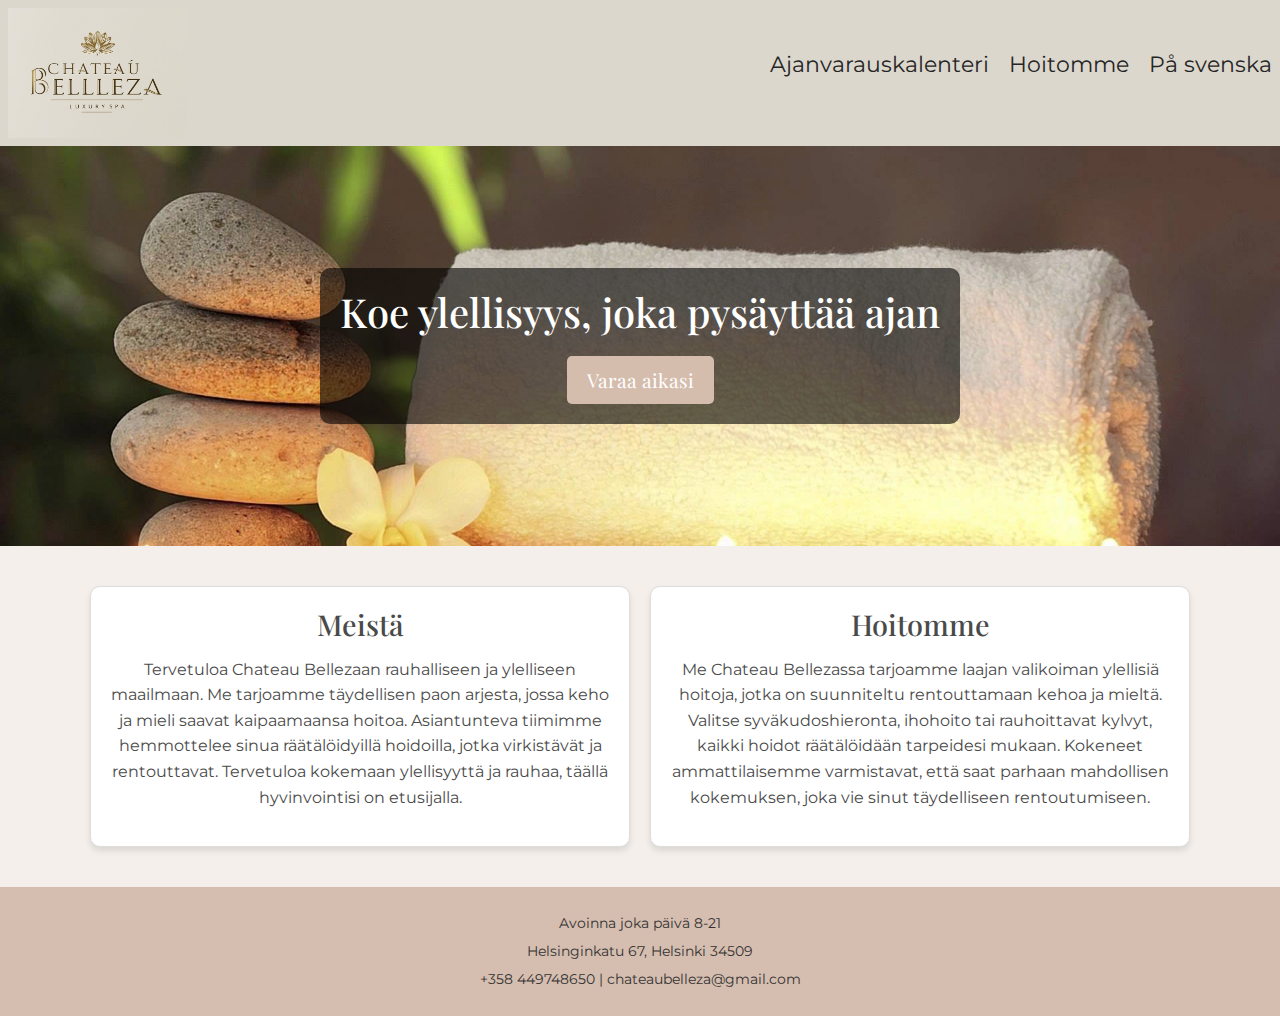
==== index.html @ a733cb55 "Update index.html" ====
<!DOCTYPE html>
<html lang="fi">
<head>
    <meta charset="UTF-8">
    <meta name="viewport" content="width=device-width, initial-scale=1.0">
    <title>Chateau Belleza Luxury Spa</title>
    <link href="https://cdn.jsdelivr.net/npm/bootstrap@5.3.3/dist/css/bootstrap.min.css" rel="stylesheet">
    <link href="https://fonts.googleapis.com/css2?family=Playfair+Display:wght@400;700&family=Montserrat:wght@400;700&display=swap" rel="stylesheet">
</head>
    <script src="https://cdn.jsdelivr.net/npm/bootstrap@5.3.3/dist/js/bootstrap.bundle.min.js"></script>

<body>
<style>      
    .nav {
    background-color: #E0DCD1 !important;
    font-family: 'Libre Baskerville', serif !important;
    height: 130px !important;
    display: flex;
}


.kuva {
    width: auto !important; 
    height: 130px !important;
    position: left !important;
}

nav a{
    font-weight: Light !important;
    font-size: 22px !important;
    color: rgb(38, 37, 37) !important;
    transition: color 0.3s !important;   

}

nav a:hover {
    color: white !important;
}
    .nav-links {
    list-style: none;
    display: flex;
    gap: 20px;
    padding: 0;
}

.nav-links li {
    display: inline;
}

.nav-links a {
    text-decoration: none;
    color: black;
    font-weight: light;
    display: inline-block;
    transition: color 0.3s;
}

.nav-links a:hover {
    color: #a67b5b;
}

/* Hampurilaisvalikon tyyli */
.burger {
    display: none;
    flex-direction: column;
    cursor: pointer;
    background: none;
    border: none;
}

.burger div {
    width: 30px;
    height: 4px;
    background-color: black;
    margin: 5px;
    transition: 0.3s;
}

/* Mobiiliversio */
@media screen and (max-width: 600px) {
    .nav-links {
        display: none; 
        position: absolute;
        top: 60px; 
        right: 0px;
        background: white;
        padding: 10px;
        border-radius: 5px;
        z-index: 1000; 
    }
    
    .nav-links.active {
        display: block; 
    }
        
    
    .burger {
        display: flex; 
        flex-direction: column;
        cursor: pointer;
        background: none;
        border: none;
        z-index: 1001; 
    }
}

    body {
            background-color: #F4EFEA;
            font-family: 'Montserrat', sans-serif;
            margin: 0;
            padding: 0;
            line-height: 1.6;
        }

        .hero {
            position: relative;
            background-image: url('aada.jpg');
            background-size: cover;
            background-position: center;
            height: 400px;
            color: white;
            display: flex;
            align-items: center;
            justify-content: center;
        }

        .hero-text {
            text-align: center;
            background: rgba(0, 0, 0, 0.6);
            padding: 20px;
            border-radius: 10px;
        }

        .hero-text h2 {
            font-family: 'Playfair Display', serif;
            font-size: 2.5rem;
            margin-bottom: 20px;
        }

        .hero-text .btn {
            font-family: 'Playfair Display', serif;
            font-size: 1.2rem;
            padding: 10px 20px;
            background-color: #D5BDAD;
            border: none;
            border-radius: 5px;
            color: #fff;
            transition: background-color 0.3s ease, transform 0.3s ease;
        }

        .hero-text .btn:hover {
            background-color: #b7a38b;
        }

        /* Container-osio */
        .info-section {
            display: grid;
            grid-template-columns: repeat(auto-fit, minmax(300px, 1fr));
            gap: 20px;
            padding: 40px 20px;
            text-align: center;
        }

        .info-container {
            background-color: #FFF;
            padding: 20px;
            border: 1px solid #ddd;
            border-radius: 10px;
            box-shadow: 0 4px 6px rgba(0, 0, 0, 0.1);
        }

        .info-container h3 {
            font-family: 'Playfair Display', serif;
            font-size: 1.8rem;
            margin-bottom: 15px;
            color: #4A4A4A;
        }

        .info-container p {
            font-size: 1rem;
            color: #4A4A4A;
            font-family: 'Montserrat', sans-serif;
            line-height: 1.6;
        }

        /* Footer */
        footer {
            background-color: #D5BDAF;
            text-align: center;
            padding: 20px 0;
            color: #333;
            font-size: 0.9rem;
        }

        footer p {
            margin: 5px 0;
        }
</style>
    
<header class="shadow-sm" style="background-color: #DBD7CC;">
    <div class="container-fluid d-flex justify-content-between align-items-center p-2">
        <a href="https://aadamac.github.io/ChateauBelleza/" target="_blank">
            <img src="logo.png" class="kuva img-fluid" alt="Chateau Belleza Logo">
        </a>

        <nav>
            <ul class="nav-links">
                <li><a href="https://aadamac.github.io/ChateauBelleza/toka.html">Ajanvarauskalenteri</a></li>
                <li><a href="https://aadamac.github.io/ChateauBelleza/hoidot.html">Hoitomme</a></li>
                <li><a href="https://aadamac.github.io/ChateauBelleza/svenska.html">På svenska</a></li>
            </ul>
        </nav>

        <button class="burger" onclick="toggleMenu()" aria-label="Avaa valikko">
            <div class="line1">Ajanvarauskalenteri</div>
            <div class="line2">Hoitomme</div>
            <div class="line3">På svenska</div>
        </button>
    </div>
</header>


    

<div class="hero">
    <div class="hero-text">
        <h2>Koe ylellisyys, joka pysäyttää ajan</h2>
        <a href="https://aadamac.github.io/ChateauBelleza/toka.html">
            <button class="btn">Varaa aikasi</button>
        </a>
    </div>
</div>

<div class="info-section container">
    <div class="info-container">
        <h3>Meistä</h3>
        <p>Tervetuloa Chateau Bellezaan rauhalliseen ja ylelliseen maailmaan. Me tarjoamme täydellisen paon arjesta, jossa keho ja mieli saavat kaipaamaansa hoitoa. Asiantunteva tiimimme hemmottelee sinua räätälöidyillä hoidoilla, jotka virkistävät ja rentouttavat. Tervetuloa kokemaan ylellisyyttä ja rauhaa, täällä hyvinvointisi on etusijalla.</p>
    </div>
    <div class="info-container">
        <h3>Hoitomme</h3>
        <p>Me Chateau Bellezassa tarjoamme laajan valikoiman ylellisiä hoitoja, jotka on suunniteltu rentouttamaan kehoa ja mieltä. Valitse syväkudoshieronta, ihohoito tai rauhoittavat kylvyt, kaikki hoidot räätälöidään tarpeidesi mukaan. Kokeneet ammattilaisemme varmistavat, että saat parhaan mahdollisen kokemuksen, joka vie sinut täydelliseen rentoutumiseen.</p>
    </div>
</div>

<footer>
    <p>Avoinna joka päivä 8-21</p>
    <p>Helsinginkatu 67, Helsinki 34509</p>
    <p>+358 449748650 | chateaubelleza@gmail.com</p>
</footer>
<script>
    function toggleMenu() {
        const navLinks = document.querySelector('.nav-links');
        navLinks.classList.toggle('active');
    }
</script>
</body>
</html>
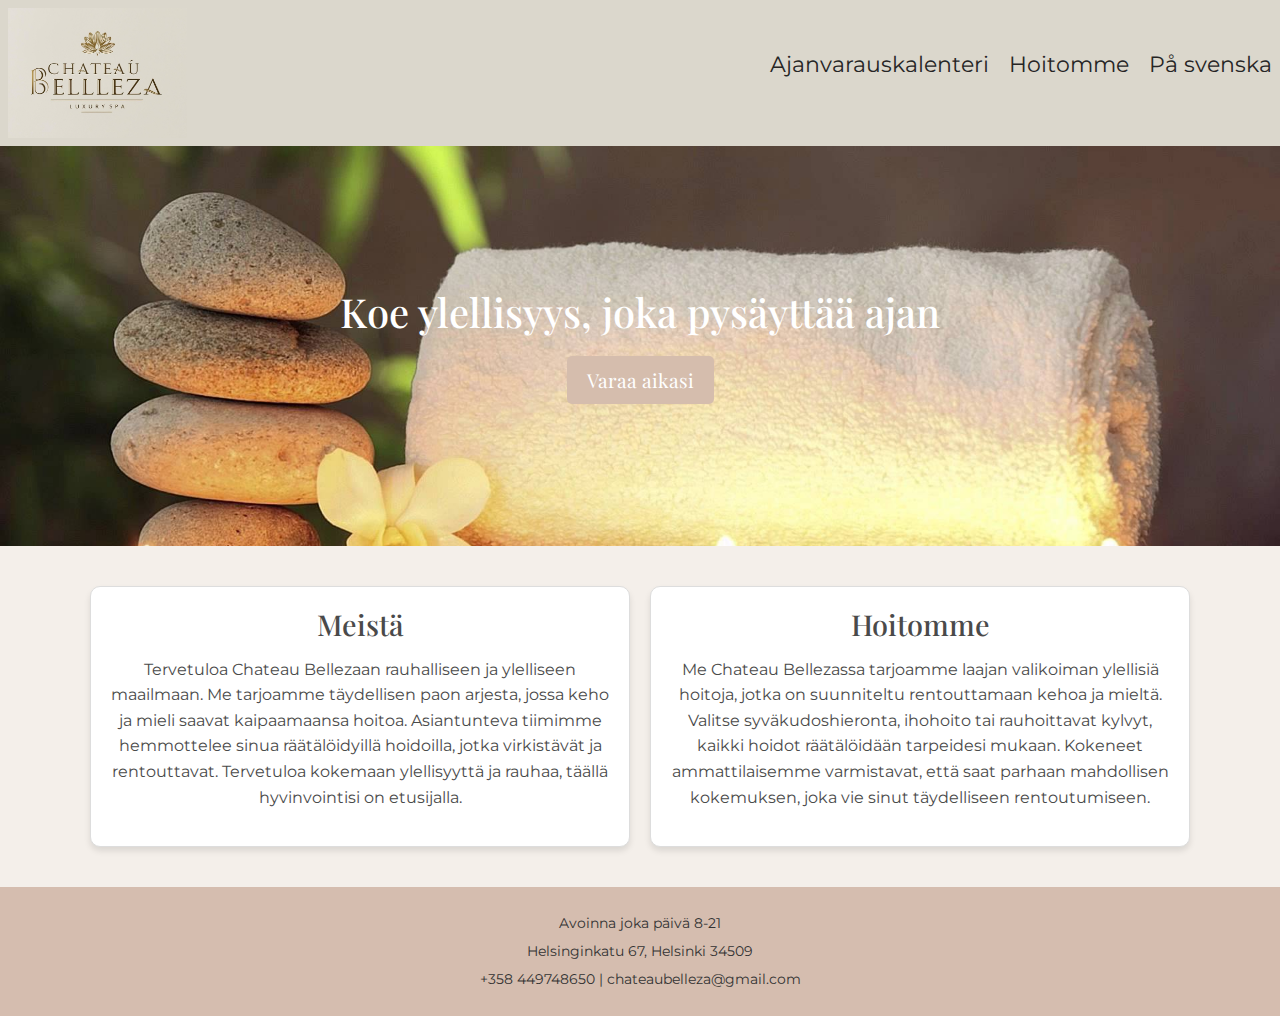
==== commit 57d2cd2b: "Update index.html" ====
--- a/index.html
+++ b/index.html
@@ -79,28 +79,23 @@
 /* Mobiiliversio */
 @media screen and (max-width: 600px) {
     .nav-links {
-        display: none; 
+        display: none;
+        flex-direction: column;
         position: absolute;
-        top: 60px; 
-        right: 0px;
+        top: 60px;
+        right: 20px;
         background: white;
         padding: 10px;
         border-radius: 5px;
-        z-index: 1000; 
-    }
-    
+        z-index: 1000;
+    }
+
     .nav-links.active {
-        display: block; 
-    }
-        
-    
+        display: flex;
+    }
+
     .burger {
-        display: flex; 
-        flex-direction: column;
-        cursor: pointer;
-        background: none;
-        border: none;
-        z-index: 1001; 
+        display: flex;
     }
 }
 
@@ -126,7 +121,6 @@
 
         .hero-text {
             text-align: center;
-            background: rgba(0, 0, 0, 0.6);
             padding: 20px;
             border-radius: 10px;
         }
@@ -212,9 +206,9 @@
         </nav>
 
         <button class="burger" onclick="toggleMenu()" aria-label="Avaa valikko">
-            <div class="line1">Ajanvarauskalenteri</div>
-            <div class="line2">Hoitomme</div>
-            <div class="line3">På svenska</div>
+            <div class="line1"></div>
+            <div class="line2"></div>
+            <div class="line3"></div>
         </button>
     </div>
 </header>
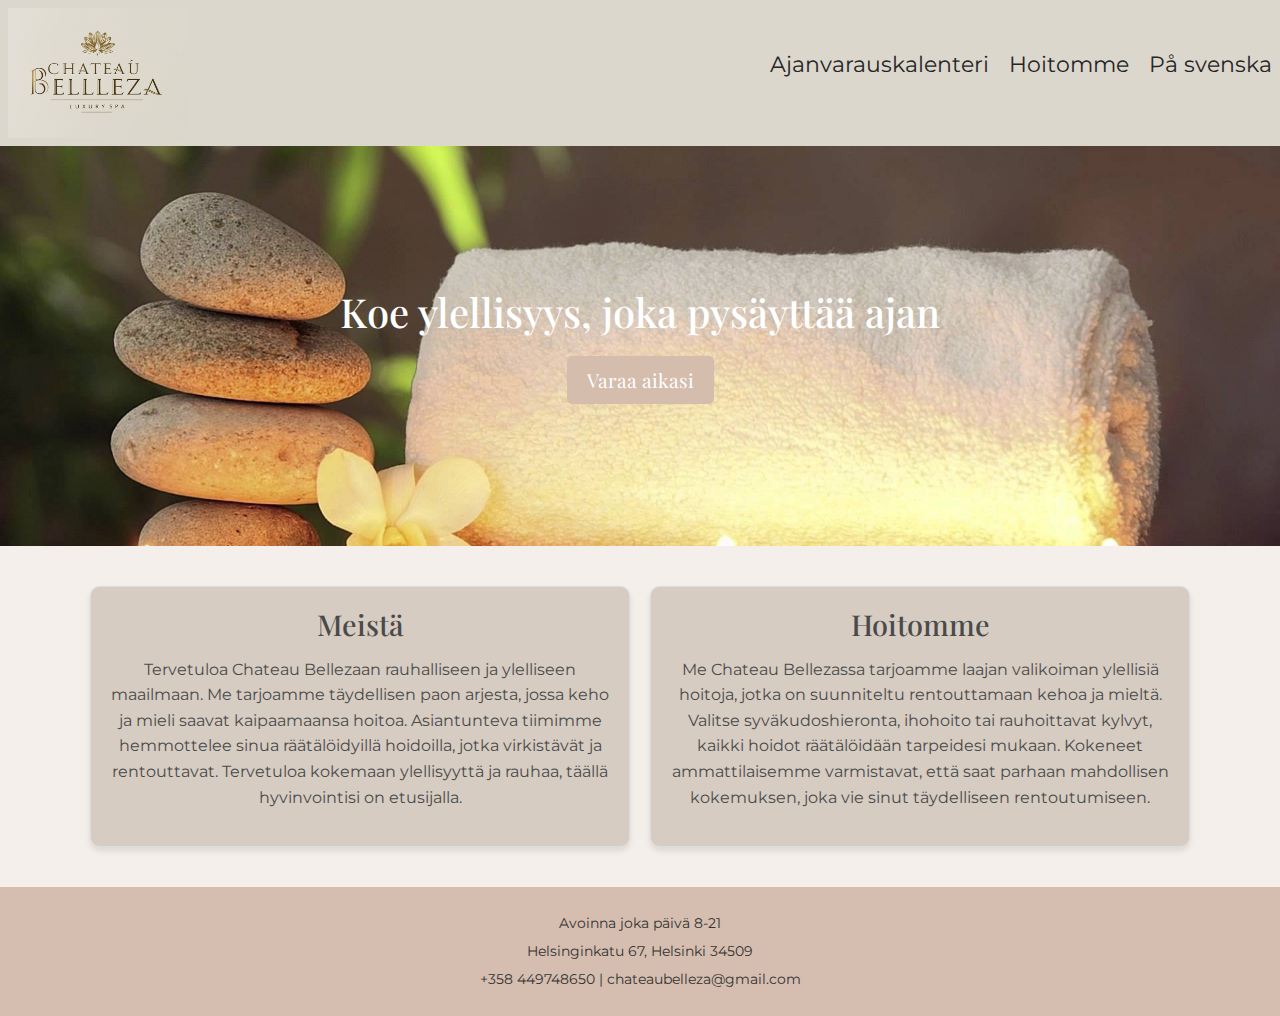
==== commit 14fbf0d7: "Update index.html" ====
--- a/index.html
+++ b/index.html
@@ -156,7 +156,7 @@
         }
 
         .info-container {
-            background-color: #FFF;
+            background-color: #D6CCC2;
             padding: 20px;
             border: 1px solid #ddd;
             border-radius: 10px;
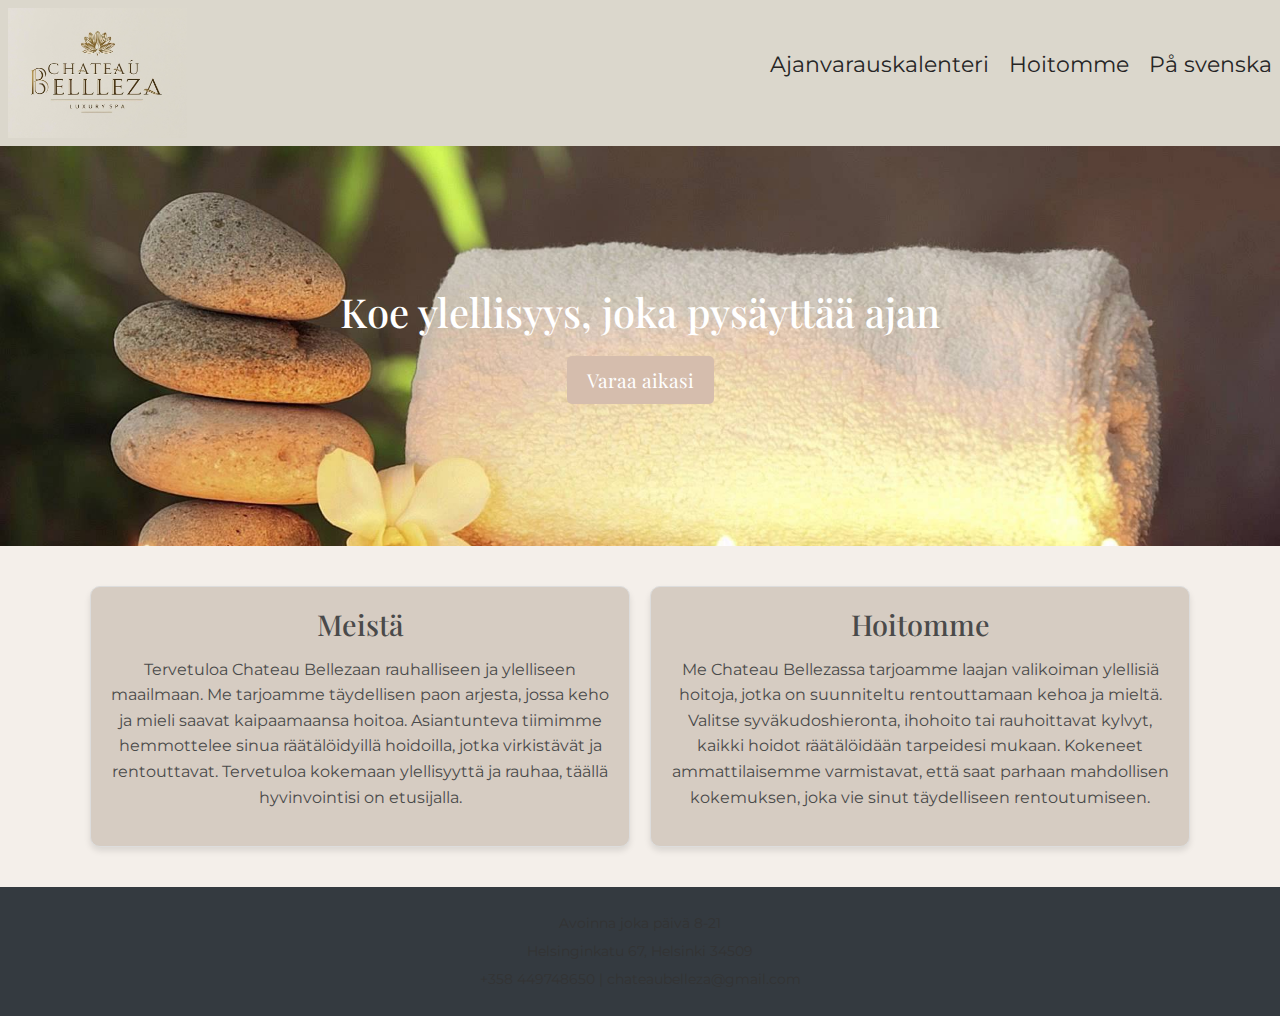
==== commit 78d00c72: "Update index.html" ====
--- a/index.html
+++ b/index.html
@@ -179,7 +179,7 @@
 
         /* Footer */
         footer {
-            background-color: #D5BDAF;
+            background-color: #343a40;
             text-align: center;
             padding: 20px 0;
             color: #333;
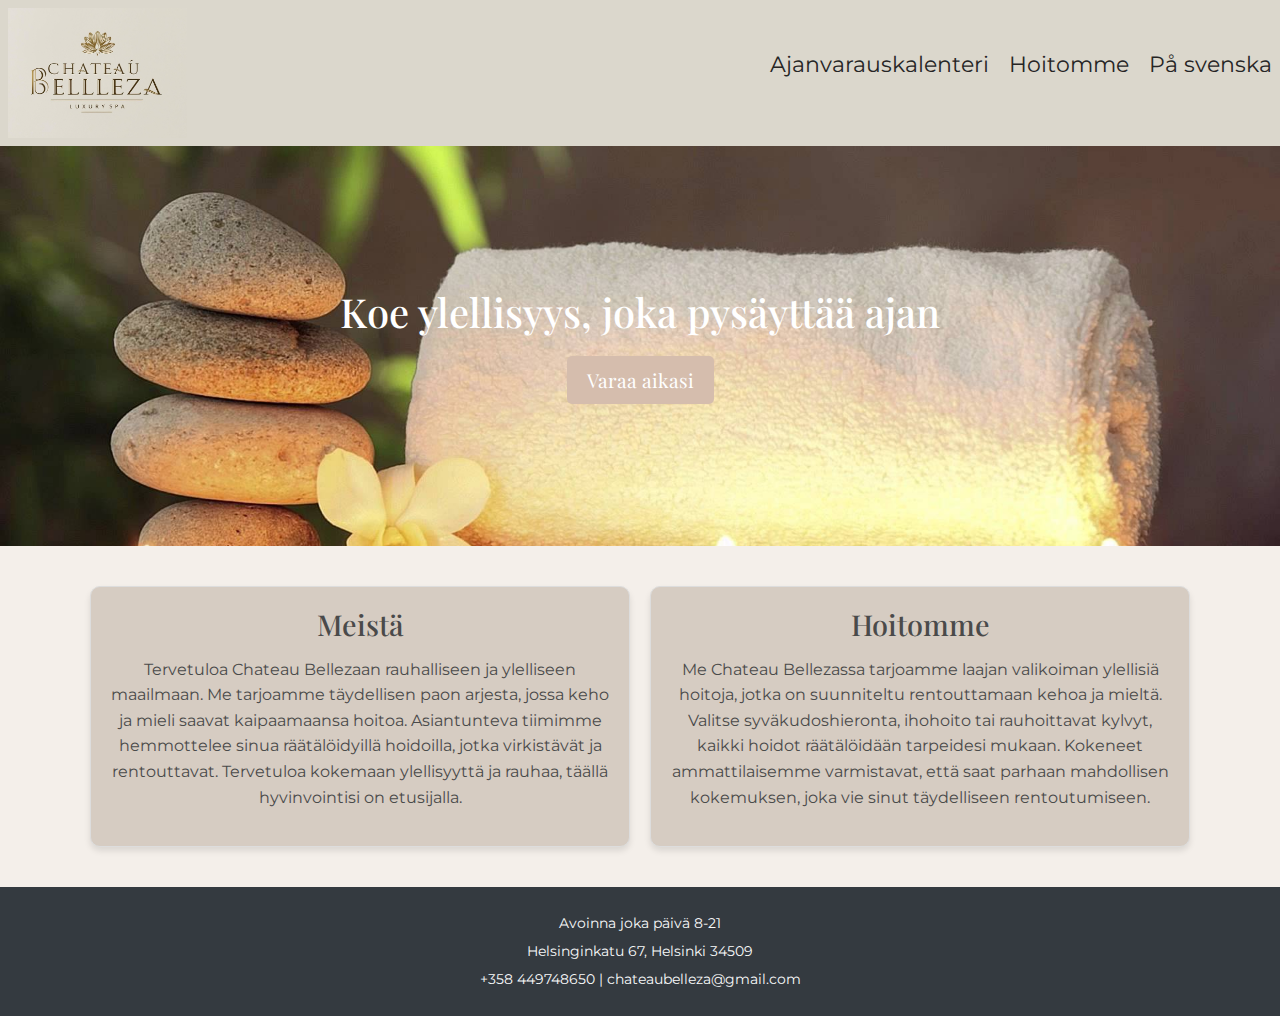
==== commit f3123c2f: "Update index.html" ====
--- a/index.html
+++ b/index.html
@@ -182,7 +182,7 @@
             background-color: #343a40;
             text-align: center;
             padding: 20px 0;
-            color: #333;
+            color: #f8f9fa;
             font-size: 0.9rem;
         }
 
